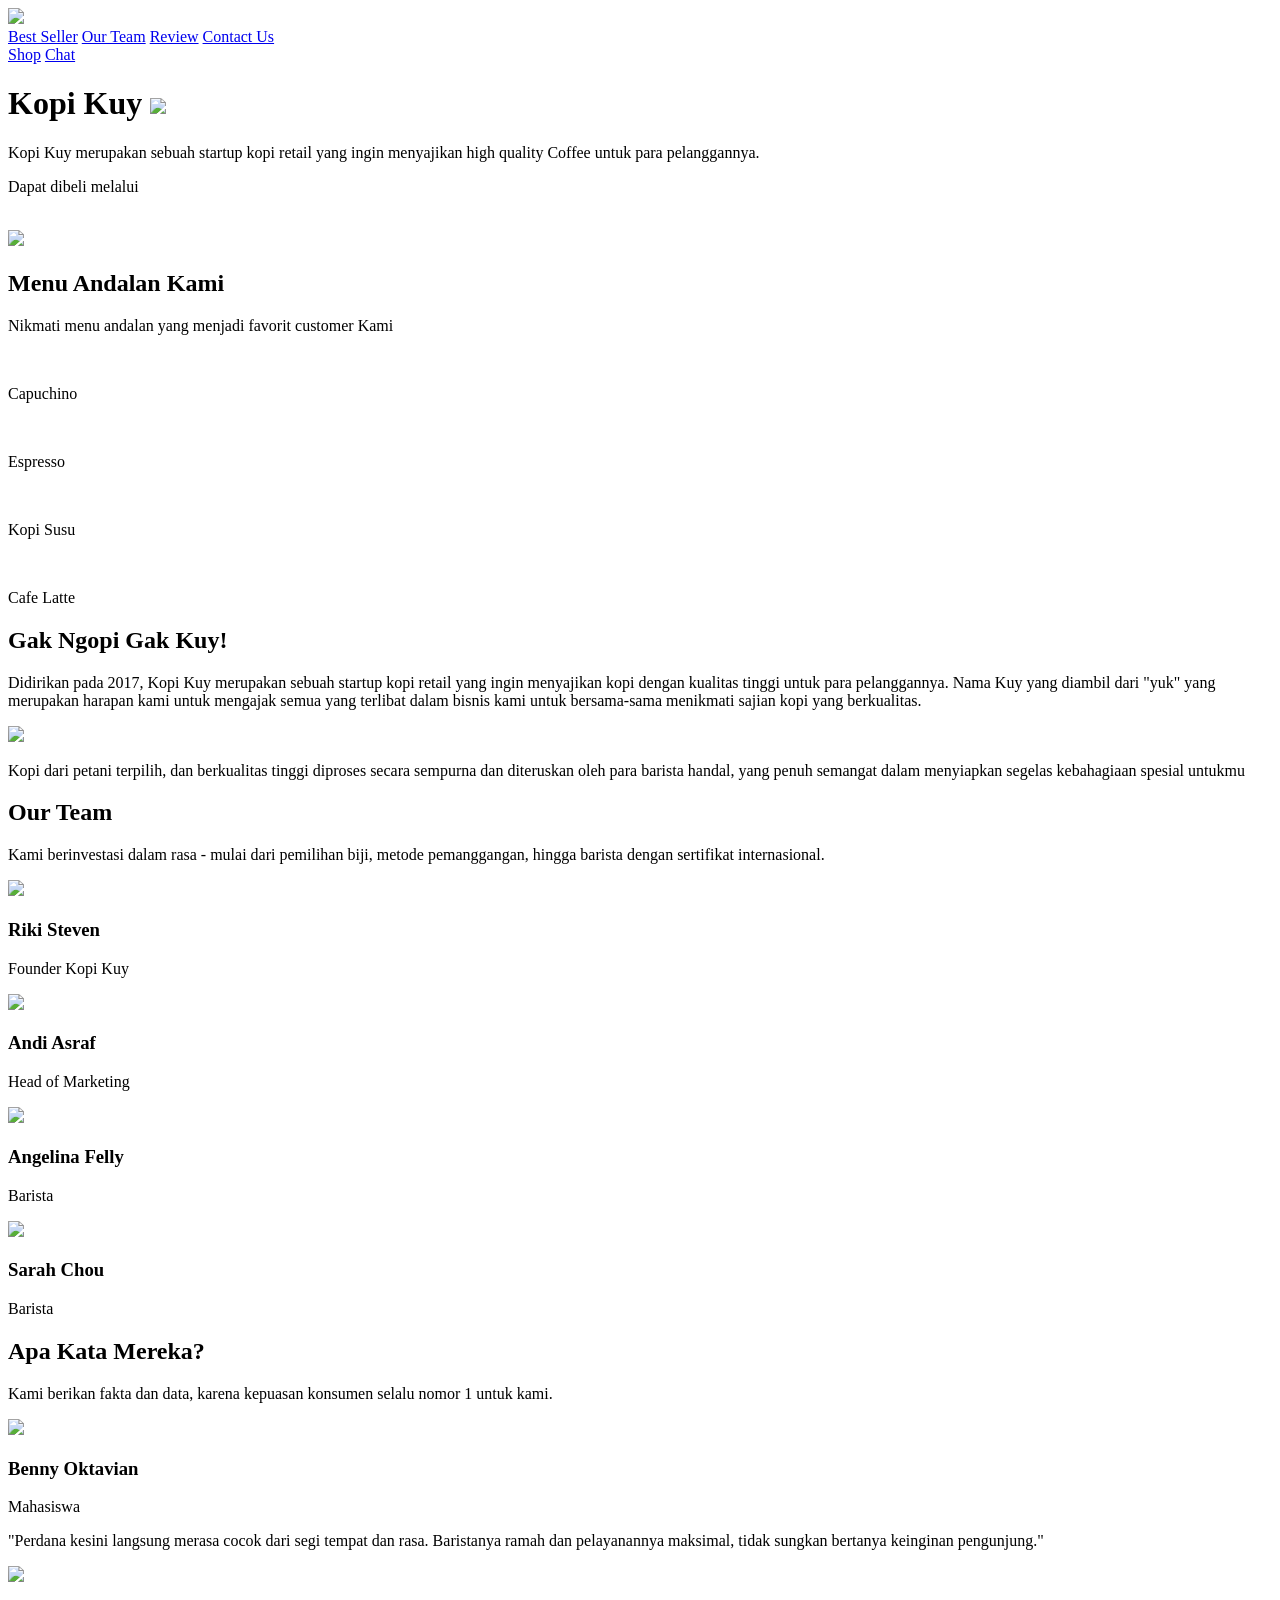
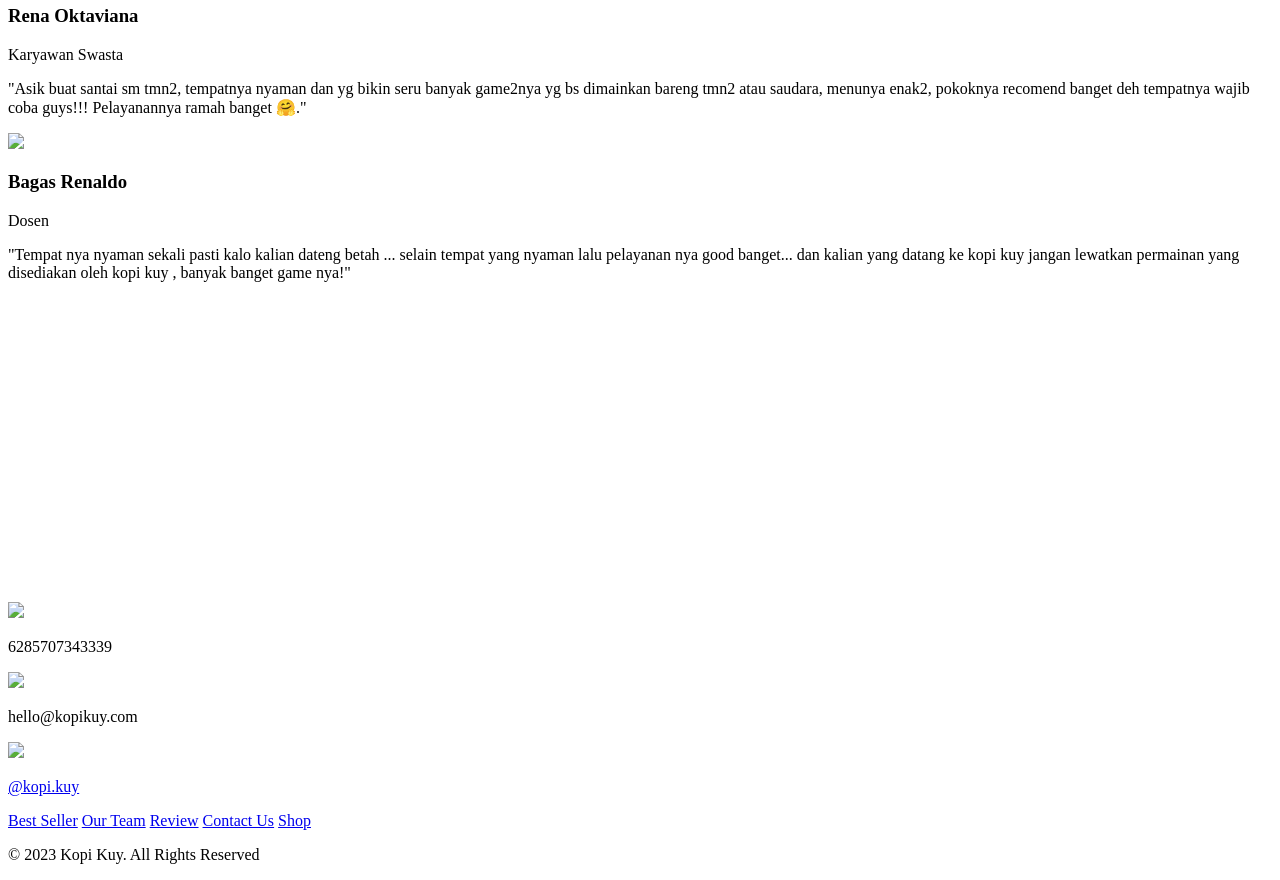
==== index.html @ cbc4fa12 "Add files via upload" ====
<!DOCTYPE html>
<html lang="id">

<head>
    <meta charset="UTF-8">
    <meta http-equiv="X-UA-Compatible" content="IE=edge">
    <meta name="viewport" content="width=device-width, initial-scale=1.0">
    <link rel="shortcut icon" href="images/favicon.ico" type="image/x-icon">
    <title>Website Kopi Kuy</title>
    <link rel="stylesheet" href="css/style.css">
</head>

<body>
    <nav>
        <div class="baris">
            <img class="logo" src="images/logo/logo_kuy.png">
            <div class="navigasi">
                <a href="#best-seller">Best Seller</a>
                <a href="#our-team">Our Team</a>
                <a href="#review">Review</a>
                <a href="#contact-us">Contact Us</a>
            </div>
            <a class="shop" href="produk.html">Shop</a>
            <a class="chat" href="https://wa.me/nomor_hp_anda_pakai_62" target="_blank">Chat</a>
        </div>
    </nav>

    <!-- Tulis Kode Setelah panah di bawah ini -->

<header>
    <div class="baris">
        <div class="col-kiri">
            <h1 class="judul-header">Kopi Kuy <img src="images/icon/icon_kopi.svg"></h1>
   
            <p class="subjudul-header">Kopi Kuy merupakan sebuah startup kopi retail yang ingin menyajikan high
                quality Coffee untuk para pelanggannya.</p>
            <p class="dapat-dibeli">Dapat dibeli melalui</p>
            <div class="olshop">
 
                <img src="images/logo/logo_bukalapak.png" alt="">
                <img src="images/logo/logo_tokopedia.png" alt="">
                <img src="images/logo/logo_shopee.png" alt="">
            </div>
        </div>
  
        <img class="col-kanan" src="images/header/header1.png">
    </div>
</header>

<section id="best-seller" class="best-seller">
    <h2 class="judul-best-seller">Menu Andalan Kami</h2>
    <p class="subjudul-best-seller">Nikmati menu andalan yang menjadi favorit customer Kami</p>

    <div class="baris">
        <div class="col-produk">
            <img src="images/produk/product_capuchino.jpg" alt="">
            <p class="nama-produk">Capuchino</p>
        </div>
        <div class="col-produk">
            <img src="images/produk/product_espresso.jpg" alt="">
            <p class="nama-produk">Espresso</p>
        </div>
        <div class="col-produk">
            <img src="images/produk/product_kopi_susu.jpg" alt="">
            <p class="nama-produk">Kopi Susu</p>
        </div>
        <div class="col-produk">
            <img src="images/produk/product_latte.jpg" alt="">
            <p class="nama-produk">Cafe Latte</p>
        </div>
    </div>
</section>

<section id="about-us" class="about-us">
    <h2 class="judul-about-us">Gak Ngopi Gak Kuy!</h2>
    <p class="tentang-about-us">
        Didirikan pada 2017, Kopi Kuy merupakan sebuah startup kopi retail yang ingin menyajikan kopi
        dengan kualitas tinggi
        untuk para pelanggannya. Nama Kuy yang diambil dari "yuk" yang merupakan harapan kami untuk
        mengajak semua yang terlibat dalam bisnis kami untuk bersama-sama menikmati sajian kopi yang
        berkualitas.
    </p>
    <img src="images/aset_kopi_jumbo.png">
    <p class="penjelasan-about-us">
        Kopi dari petani terpilih, dan berkualitas tinggi diproses secara sempurna dan diteruskan
        oleh para barista handal,
        yang penuh semangat dalam menyiapkan segelas kebahagiaan spesial untukmu
    </p>
</section>

<section class="our-team" id="our-team">

    <h2 class="judul-team">Our Team</h2>

    <p class="subjudul-team">Kami berinvestasi dalam rasa - mulai dari pemilihan biji, metode pemanggangan,
        hingga barista dengan sertifikat internasional. </p>

    <div class="baris">
        <div class="col-team">
            <img src="images/team/team1.jpg">
            <h3>Riki Steven</h3>
            <p>Founder Kopi Kuy</p>
        </div>
        <div class="col-team">
            <img src="images/team/team2.jpg">
            <h3>Andi Asraf</h3>
            <p>Head of Marketing</p>
        </div>

        <div class="col-team">
            <img src="images/team/team3.jpg">
            <h3>Angelina Felly</h3>
            <p>Barista</p>
        </div>

        <div class="col-team">
            <img src="images/team/team4.jpg">
            <h3>Sarah Chou</h3>
            <p>Barista</p>
        </div>
    </div>
</section>

<section id="review" class="review">
    <h2 class="judul-review">Apa Kata Mereka?</h2>

    <p class="subjudul-review">Kami berikan fakta dan data, karena kepuasan konsumen selalu nomor 1 untuk kami.</p>

    <div class="baris">
        <div class="col-review">
            <div class="profile">
                <img src="images/customer/customer1.jpg">
                <div class="nama-profile">
                    <h3>Benny Oktavian</h3>
                    <p>Mahasiswa</p>
                </div>
            </div>
            <p class="testimoni">"Perdana kesini langsung merasa cocok dari segi tempat dan rasa. Baristanya ramah
                dan pelayanannya maksimal, tidak sungkan bertanya keinginan pengunjung."</p>
        </div>
        <div class="col-review">
            <div class="profile">
                <img src="images/customer/customer2.jpg">
                <div class="nama-profile">
                    <h3>Rena Oktaviana</h3>
                    <p>Karyawan Swasta</p>
                </div>
            </div>
            <p class="testimoni">"Asik buat santai sm tmn2, tempatnya nyaman dan yg bikin seru banyak game2nya yg bs
                dimainkan bareng tmn2 atau saudara, menunya enak2, pokoknya recomend banget deh
                tempatnya wajib coba guys!!! Pelayanannya ramah banget 🤗."</p>
        </div>
        <div class="col-review">
            <div class="profile">
                <img src="images/customer/customer3.jpg">
                <div class="nama-profile">
                    <h3>Bagas Renaldo</h3>
                    <p>Dosen</p>
                </div>
            </div>
            <p class="testimoni">"Tempat nya nyaman sekali pasti kalo kalian dateng betah ... selain tempat yang
                nyaman lalu pelayanan nya good banget... dan kalian yang datang ke kopi kuy jangan
                lewatkan permainan yang disediakan oleh kopi kuy , banyak banget game nya!"</p>
        </div>
    </div>
</section>

<section class="contact-us" id="contact-us">
    <iframe
        src="https://www.google.com/maps/embed?pb=!1m14!1m8!1m3!1d7932.741866032694!2d106.668581!3d-6.214715!3m2!1i1024!2i768!4f13.1!3m3!1m2!1s0x2e69f9912c7f297b%3A0xe5a3a671dae861ab!2sKopi%20kuy!5e0!3m2!1sid!2sid!4v1680617229460!5m2!1sid!2sid"
        width="100%" height="300" style="border:0;" allowfullscreen="" loading="lazy"
        referrerpolicy="no-referrer-when-downgrade"></iframe>
    <div class="baris">
        <div class="col-kontak">
            <img src="images/icon/icon_phone.png">
            <p>6285707343339</p>
        </div>
        <div class="col-kontak">
            <img src="images/icon/icon_mail.png">
            <p>hello@kopikuy.com</p>
        </div>
        <div class="col-kontak">
            <img src="images/icon/icon_instagram.png">
            <a href="https://instagram.com" role="button">
                <p>@kopi.kuy</p>
            </a>
        </div>
    </div>
</section>

<footer>
    <div class="baris">
        <div class="navigasi">
            <a href="#best-seller">Best Seller</a>
            <a href="#our-team">Our Team</a>
            <a href="#review">Review</a>
            <a href="#contact-us">Contact Us</a>
            <a href="produk.html">Shop</a>
        </div>
        <p class="copyright">© 2023 Kopi Kuy. All Rights Reserved</p>
    </div>
</footer>



    <!--
        Kode HTML tidak boleh lewat dari batas ini
        Pastikan setiap section di tutup
        misalnya kode best-seller harus ada
        di bawah kode </header> (perhatikan ada garis miringnya
        dan setiap section harus setelah kode </section>
        jangan menulis section di dalam section
    -->
</body>

</html>
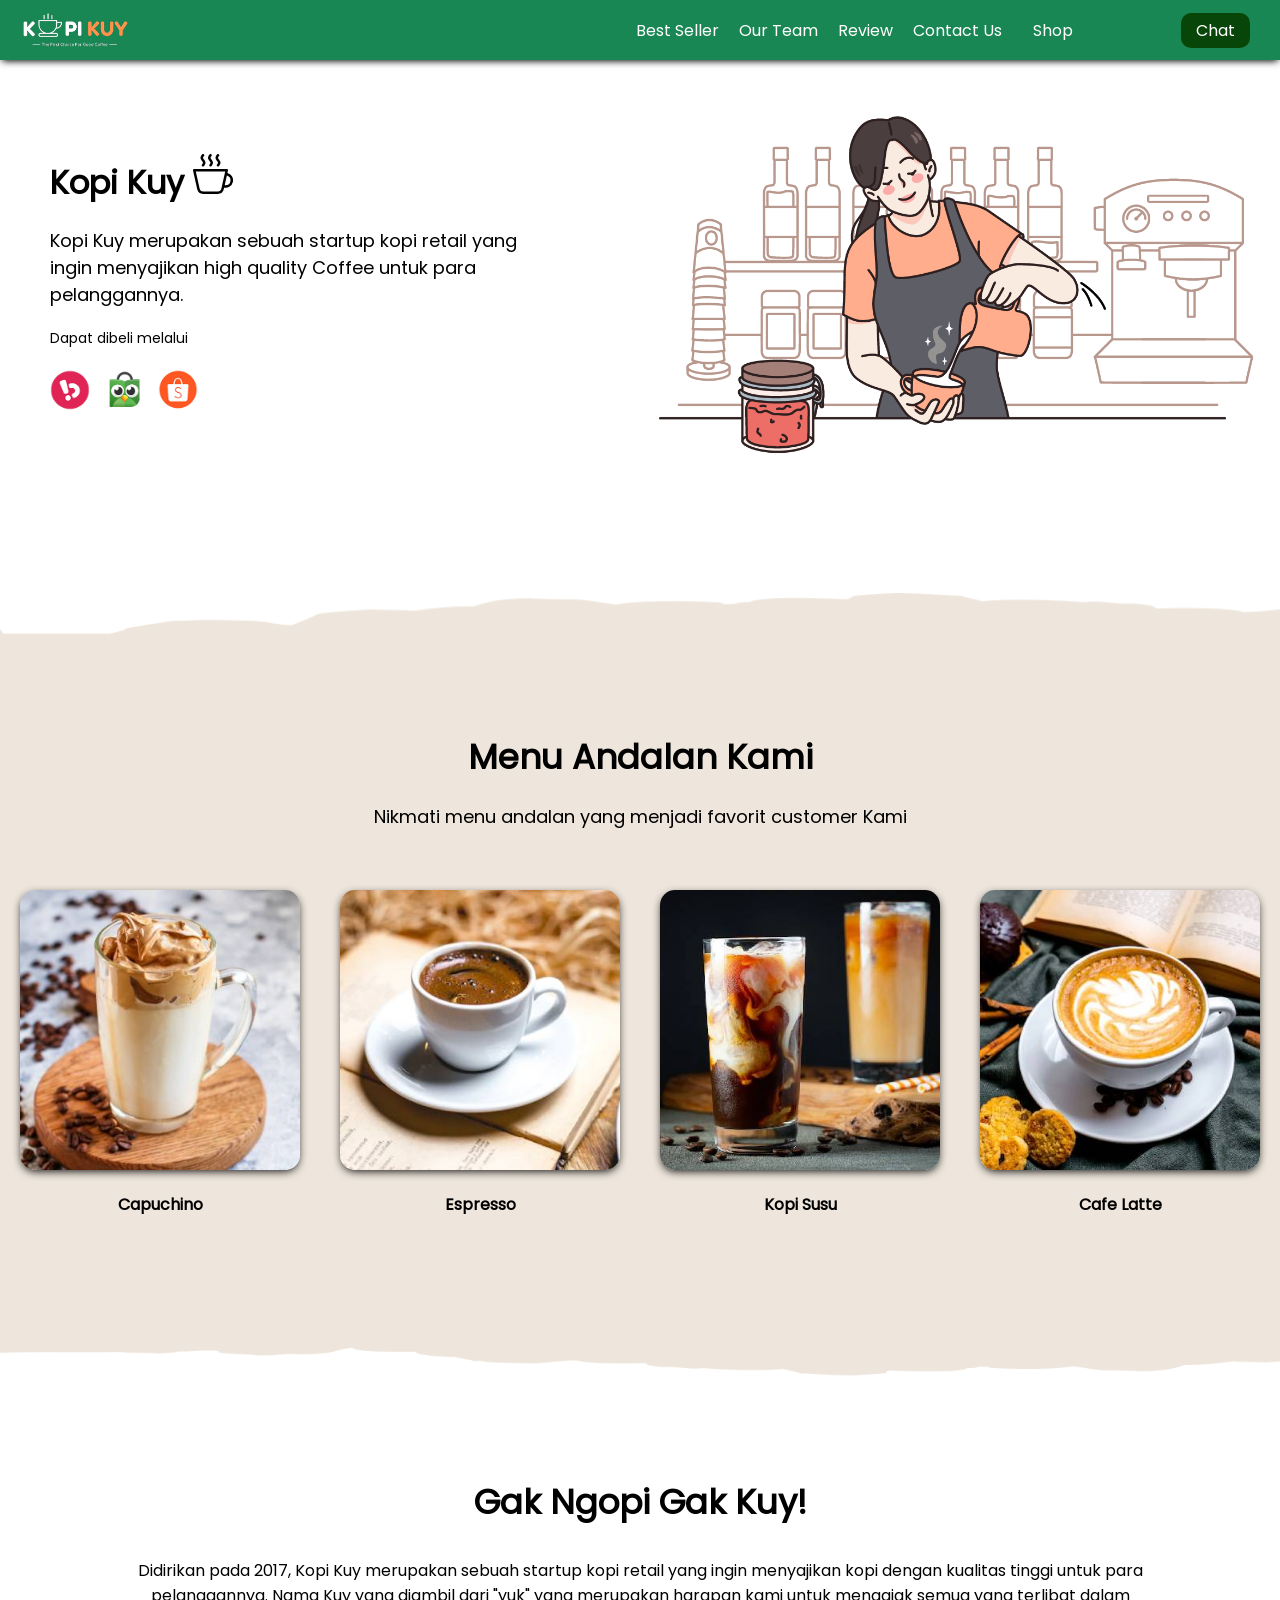
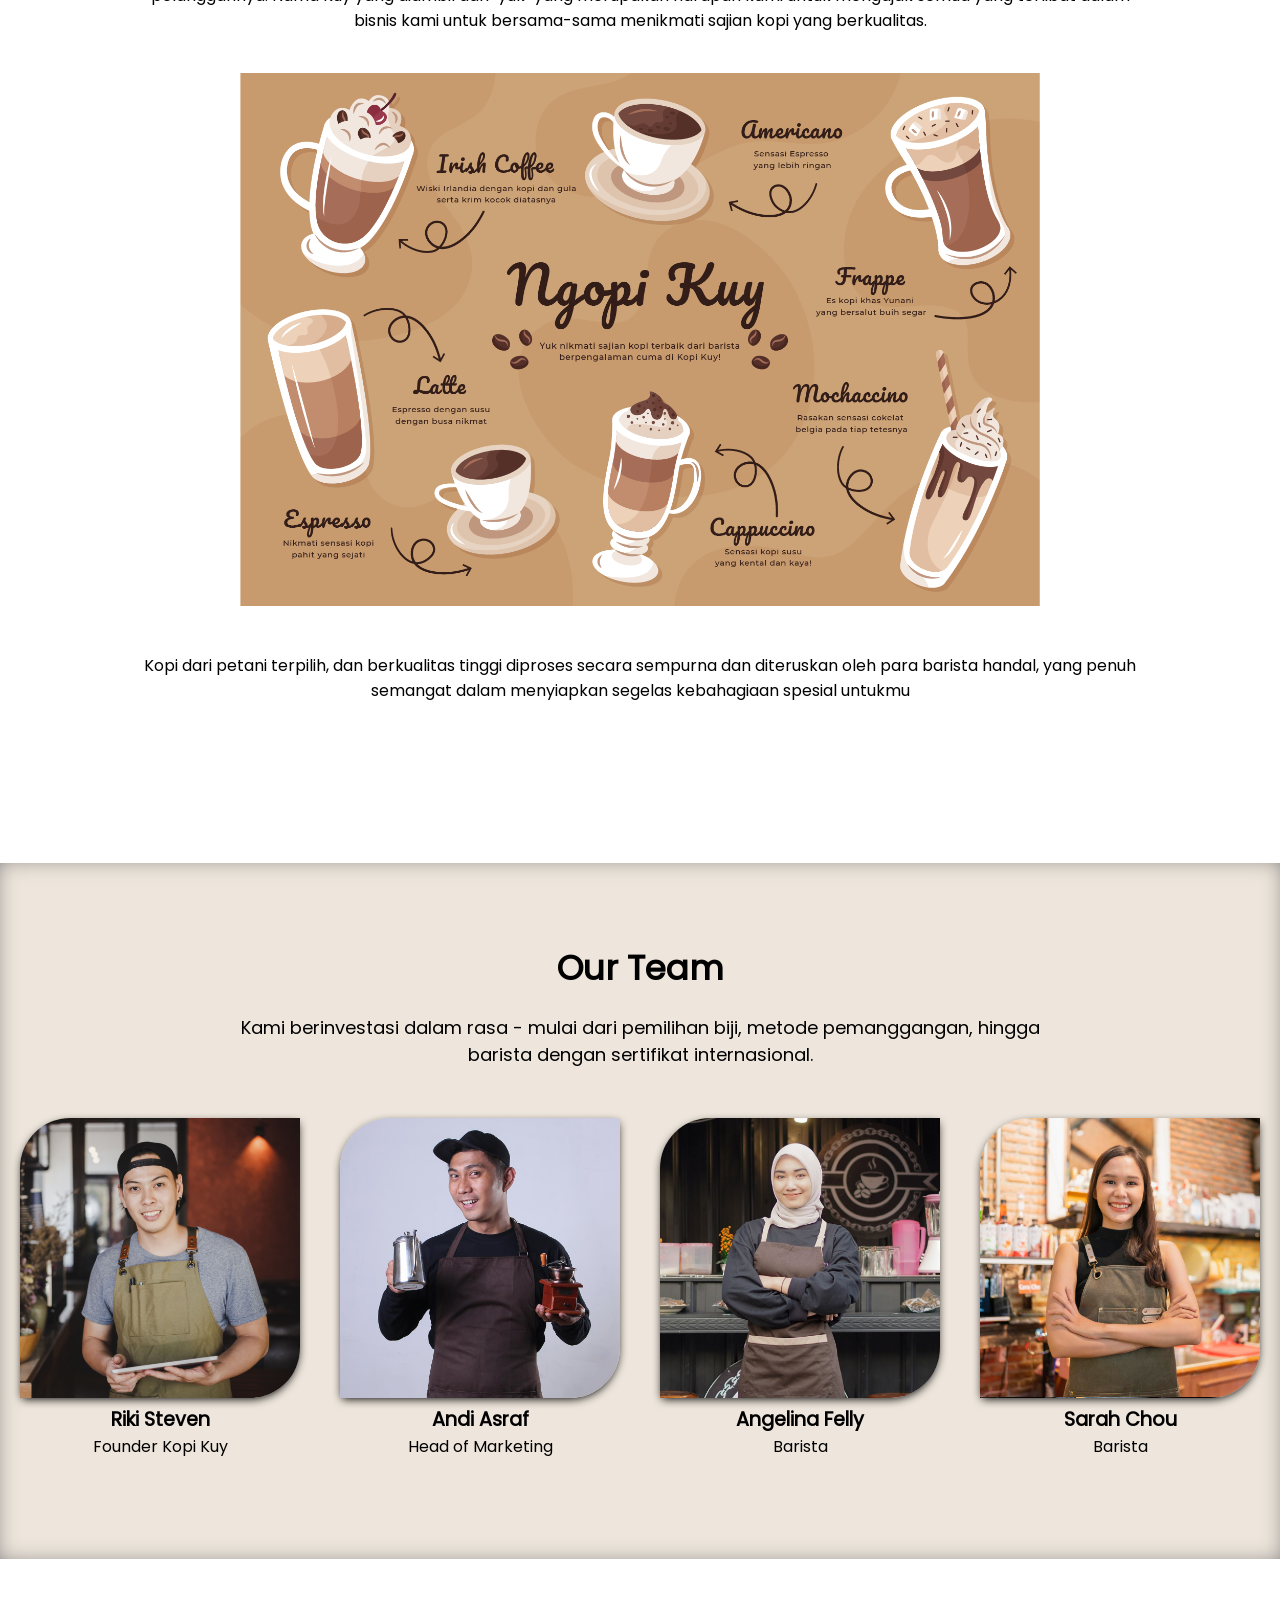
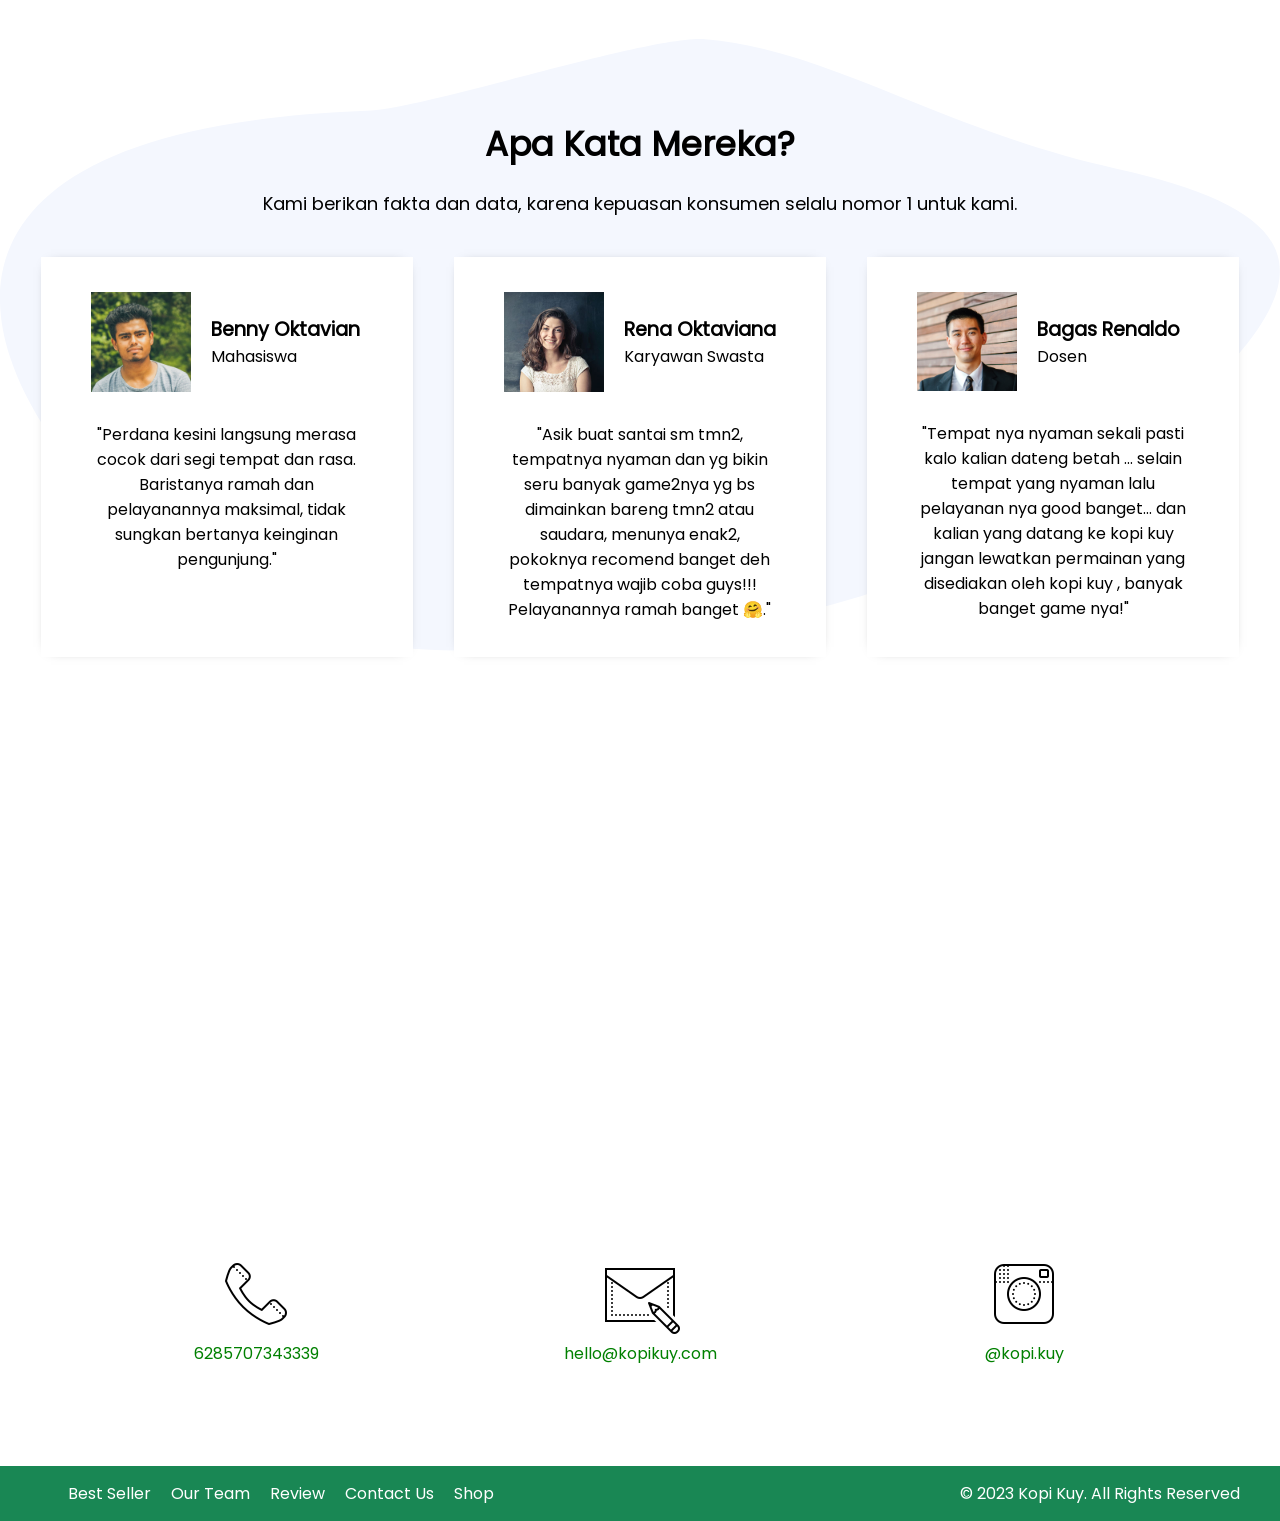
==== commit 81912d6a: "Ngopi asyik" ====
--- a/index.html
+++ b/index.html
@@ -6,7 +6,7 @@
     <meta http-equiv="X-UA-Compatible" content="IE=edge">
     <meta name="viewport" content="width=device-width, initial-scale=1.0">
     <link rel="shortcut icon" href="images/favicon.ico" type="image/x-icon">
-    <title>Website Kopi Kuy</title>
+    <title>Website Kopi Kuy Asik</title>
     <link rel="stylesheet" href="css/style.css">
 </head>
 
--- a/css/style.css
+++ b/css/style.css
@@ -0,0 +1,475 @@
+/* Pengaturan Global */
+
+/* Mendaftarkan font ke dalam CSS, dan memberi nama family */
+@font-face {
+   font-family: 'Poppins';
+   src: url(../fonts/poppins.woff2);
+}
+
+* {
+   box-sizing: border-box;
+   margin: 0;
+   padding: 0;
+}
+
+html {
+   /* agar scroll ketika klik pada navigasi menjadi halus */
+   scroll-behavior: smooth;
+}
+
+body {
+   /* mendaftarkan semua teks pada body menjadi family Poppins */
+   font-family: 'Poppins';
+}
+
+a {
+   /* menghilangkan garis bawah pada link */
+   text-decoration: none;
+
+   /* menghilangkan warna bawaan pada link */
+   color: unset;
+}
+
+h2 {
+   /* mengatur ukuran huruf ke 34 pixel */
+   font-size: 34px;
+}
+
+h3 {
+   /* mengatur ukuran huruf ke 1.2rem */
+   font-size: 1.2rem;
+}
+
+h1,
+h2,
+h3 {
+   /* mengatur tebal huruf */
+   font-weight: bold;
+}
+
+img {
+   /* 
+      mengatur agar semua elemen img memiliki panjang maksimal 100% agar
+      tidak besar gambar tidak melebihi layar ataupun pembungkus
+   */
+   max-width: 100%;
+}
+
+/* Navigasi */
+
+nav {
+   /* background-color mengatur warna latar belakang */
+   background-color: red;
+
+   /* penulisan 2 background-color seperti ini akan mengabaikan penulisan sebelumnya */
+   background-color: #198754;
+
+   /* box-shadow membuat efek bayangan */
+   box-shadow: 0 3px 7px -2px #000;
+
+   /* width mengatur panjang elemen */
+   width: 100%;
+   padding-top: 10px;
+   padding-bottom: 10px;
+
+   /* position mengatur posisi elemen, static untuk biasa, fixed untuk efek menempel */
+   position: fixed;
+
+   /* Nilai z-index semakin besar, maka elemen akan semakin di depan */
+   z-index: 500;
+}
+
+/* 
+   PERHATIKAN bahwa dalam mengatur elemen, nama elemen langsung ditulis
+   sedangkan untuk mengatur class, dibutuhkan tanda titik (.) terlebih dulu
+   img {} berarti elemen dengan tag img, 
+   sedangkan .img artinya elemen dengan kelas img   
+*/
+
+.baris {
+   /* 
+      display: flex memiliki pengaturan yang dapat mengatur agar elemen
+      di dalamnya memiliki ukuran yang fleksibel
+   */
+   display: flex;
+
+   /* 
+      align-items: center mengatur elemen di dalamnya rata tengah vertikal
+   */
+   align-items: center;
+
+   /* 
+      justify-content: center mengatur elemen di dalamnya rata tengah horizontal
+   */
+   justify-content: center;
+
+   /* 
+      flex-wrap: wrap mengatur agar jika panjang elemen berlebih, maka elemen
+      akan otomatis diletakan di baris baru
+   */
+   flex-wrap: wrap;
+}
+
+section {
+   /* text-align mengatur rata tulisan, bisa bernilai: left, right, center, justify */
+   text-align: center;
+}
+
+.logo {
+   /* height mengatur tinggi elemen */
+   height: 40px;
+   margin-left: 20px;
+}
+
+.navigasi {
+   margin-left: auto;
+   margin-right: 15px;
+}
+
+.navigasi a,
+.shop {
+   color: #fff;
+   padding-left: 8px;
+   padding-right: 8px;
+}
+
+.shop {
+   margin-right: 100px;
+}
+
+.chat {
+   margin-right: 30px;
+   background-color: rgb(8, 69, 8);
+   color: #fff;
+   padding-top: 5px;
+   padding-right: 15px;
+   padding-bottom: 5px;
+   padding-left: 15px;
+   border-radius: 10px;
+}
+
+
+/* HEADER */
+
+
+header,
+section {
+   /*
+    padding mengatur jarak ke dalam
+    pada padding dan margin ditambahkan top / right / bottom / top 
+    untuk mengatur jarak masing-masing 
+   */
+   padding-top: 80px;
+   padding-bottom: 80px;
+
+   /* margin mengatur jarak ke luar */
+   margin-bottom: 80px;
+}
+
+/* penulisan CSS dapat digabung dengan beberapa elemen */
+.col-kiri,
+.col-kanan {
+   /* width mengatur panjang elemen. 50% artinya setengah ukuran pembungkus */
+   width: 50%;
+}
+
+.col-kiri {
+   padding-left: 50px;
+   padding-right: 120px;
+}
+
+.judul-header {
+   margin-bottom: 20px;
+}
+
+.subjudul-header {
+   /* font-size digunakan untuk mengatur ukuran huruf */
+   font-size: 18px;
+}
+
+.dapat-dibeli {
+   margin-top: 20px;
+   margin-bottom: 20px;
+   font-size: 14px;
+}
+
+.olshop img {
+   width: 40px;
+
+   /* height digunakan untuk mengatur tinggi elemen */
+   height: auto;
+   margin-right: 10px;
+}
+
+/* Best Seller */
+
+.best-seller {
+   position: relative;
+
+   /* background-color mengatur warna latar belakang elemen */
+   background-color: #EEE6DC;
+}
+
+/* 
+terkait position, after, dan before memerlukan pemahaman mendalam
+terkait layout pada CSS untuk dapat memahami secara penuh 
+*/
+
+.best-seller::before,
+.best-seller::after {
+   position: absolute;
+   content: "";
+   width: 100%;
+   height: 76px;
+
+   /* background-image untuk menambahkan gambar sebagai background */
+   background-image: url(../images/garis-atas.png);
+
+   /*background-size agar gambar latar menyesuaikan tinggi / panjang elemen */
+   background-size: cover;
+
+   top: -60px;
+   left: 0;
+}
+
+.best-seller::after {
+   height: 60px;
+   background-image: url(../images/garis-bawah.png);
+   top: unset;
+   bottom: -60px;
+}
+
+.judul-best-seller {
+   margin-bottom: 20px;
+}
+
+.subjudul-best-seller {
+   font-size: 18px;
+   margin-bottom: 40px;
+}
+
+.col-produk {
+   /* 
+      Penulisan padding dan margin seperti padding:20px ini penulisan singkat 
+      yang berarti top, right, bottom, left nilainya sama, yaitu 20px 
+   */
+   padding: 20px;
+   width: 25%;
+}
+
+.col-produk img {
+   /* transition membuat animasi transisi dari perubahan style, 0.3s berarti 0.3 detik */
+   transition: all 0.3s ease;
+
+   /* border-radius  Membuat sudut membulat */
+   border-radius: 15px;
+
+   /* box-shadow membuat efek bayangan */
+   box-shadow: 0 3px 10px -2px #000;
+}
+
+/* :hover akan dijalankan saat mouse ada di atas elemen */
+.col-produk img:hover {
+
+   /* membuat transformasi, bisa berupa scale(1.05), rotate(180deg), translateY(-50px), dsb */
+   transform: scale(0.9);
+   border-radius: 50%;
+}
+
+.nama-produk {
+   margin-top: 15px;
+   font-weight: bold;
+}
+
+/* About US */
+
+.about-us {
+   /* max-width: 80%; mengatur panjang maksimal elemen tidak boleh melebihi 80% layar */
+   max-width: 80%;
+
+   /* margin-left dan margin-right auto akan membuat posisi elemen berada di tengah */
+   margin-left: auto;
+   margin-right: auto;
+}
+
+.judul-about-us {
+   margin-bottom: 30px;
+}
+
+/* 
+   penulisan .about-us img {} berarti mengatur elemen img 
+   yang ada di dalam elemen dengan kelas about-us 
+   harap perhatikan .about-us dan image dipisahkan spasi
+   penulisan class diawali titik (.) penulisan elemen tidak
+*/
+.about-us img {
+   /* 
+      Penulisan width: 800px dan max-width: 100% mengatur agar
+      elemen memiliki panjang 800px namun tidak boleh melebihi 100% ukuran layar
+   */
+   width: 800px;
+   max-width: 100%;
+}
+
+.tentang-about-us {
+   margin-bottom: 40px;
+}
+
+.penjelasan-about-us {
+   margin-top: 40px;
+}
+
+/* OUR TEAM */
+
+.our-team {
+   background-color: #EEE6DC;
+   box-shadow: inset 0px 0px 23px -6px #707070;
+}
+
+.judul-team {
+   margin-bottom: 20px;
+}
+
+.subjudul-team {
+   margin-bottom: 30px;
+   font-size: 18px;
+   width: 800px;
+   max-width: 90%;
+   margin-left: auto;
+   margin-right: auto;
+}
+
+.col-team {
+   width: 25%;
+   padding: 20px;
+}
+
+.col-team img {
+   box-shadow: 0 3px 10px -2px #000;
+   border-radius: 50px 0px 50px 0px;
+}
+
+
+/* REVIEW */
+
+.review {
+   background-image: url(../images/bg-review.svg);
+   /* 
+      background-size: contain;
+      membuat gambar latar belakang tidak terpotong
+   */
+   background-size: contain;
+
+   /* 
+      background-repeat: no-repeat;
+      membuat gambar latar belakang tidak diulang (duplikat)
+   */
+   background-repeat: no-repeat;
+   padding-left: 20px;
+   padding-right: 20px;
+}
+
+.judul-review {
+   margin-bottom: 20px;
+}
+
+.subjudul-review {
+   margin-bottom: 40px;
+   font-size: 18px;
+}
+
+.review .baris {
+   justify-content: space-around;
+   /* align-items: stretch; membuat tinggi elemen di dalam .review .baris seragam */
+   align-items: stretch;
+}
+
+.col-review {
+   width: 30%;
+   padding: 35px 50px;
+   box-shadow: 0px 0px 12px -10px #000;
+   background-color: #fff;
+}
+
+.profile {
+   display: flex;
+   margin-bottom: 30px;
+   align-items: center;
+}
+
+/* mengatur elemen img yang ada di dalam class(.) profile */
+.profile img {
+   width: 100px;
+   margin-right: 20px;
+}
+
+.profile .nama-profile {
+   text-align: left;
+}
+
+/* CONTACT US */
+.contact-us {
+   margin-bottom: 20px;
+}
+
+.col-kontak {
+   width: 30%;
+   margin-top: 50px;
+   /* color mengatur warna tulisan */
+   color: green;
+}
+
+/* FOOTER */
+
+footer {
+   background-color: #198754;
+   padding-top: 15px;
+   padding-bottom: 15px;
+   color: #fff;
+   padding-right: 40px;
+   padding-left: 40px;
+}
+
+footer .navigasi {
+   margin-left: 20px;
+   margin-right: auto;
+}
+
+/* UNTUK RESPONSIF DI BAWAH */
+
+@media (max-width:600px) {
+
+  .navigasi {
+    display: none;
+  }
+
+  .shop {
+    margin-right: 20px;
+    margin-left: auto;
+  }
+
+  .col-kanan {
+    width: 100%;
+  }
+
+  .col-kiri {
+    width: 100%;
+    margin-top: 30px;
+    padding-left: 20px;
+    padding-right: 20px;
+    text-align: center;
+  }
+
+  .col-kontak,
+  .col-team,
+  .col-produk {
+    width: 50%;
+  }
+
+  .col-review {
+    width: 100%;
+    padding: 20px;
+    margin-bottom: 30px;
+  }
+
+}
